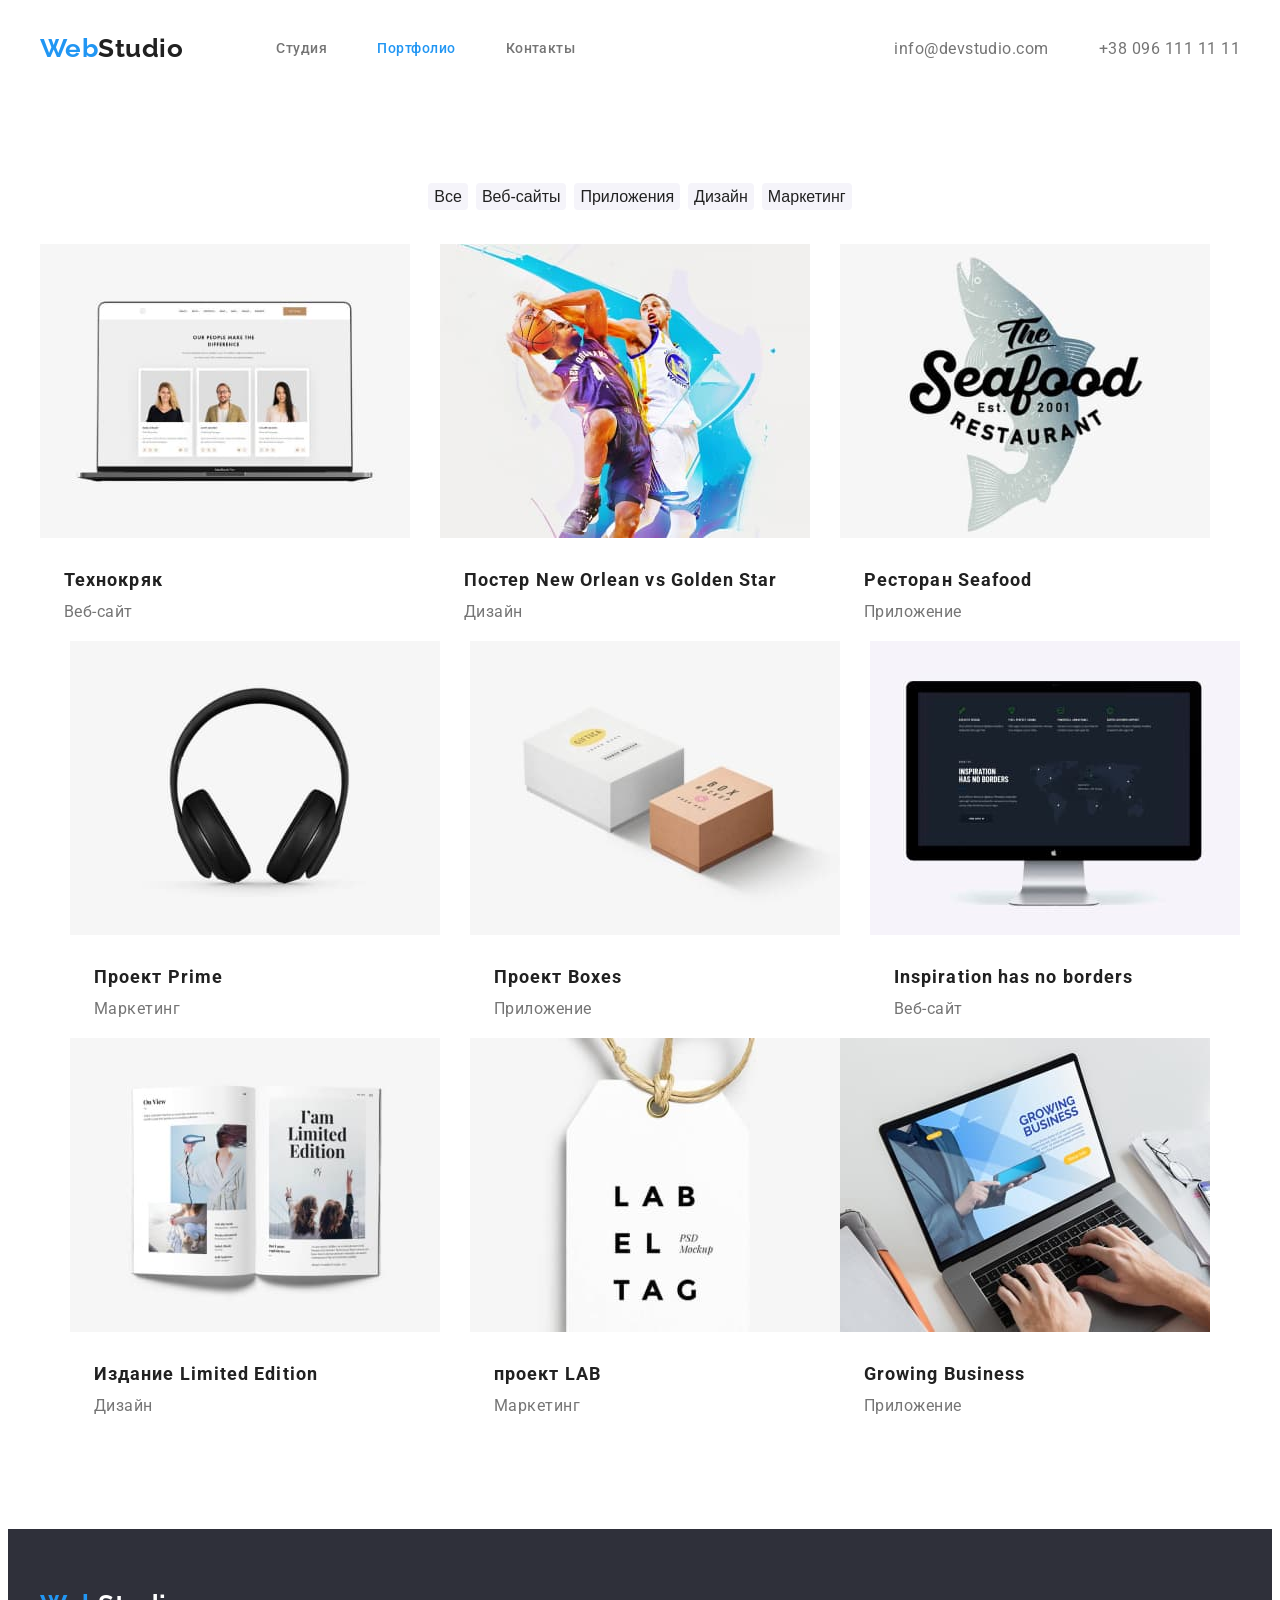
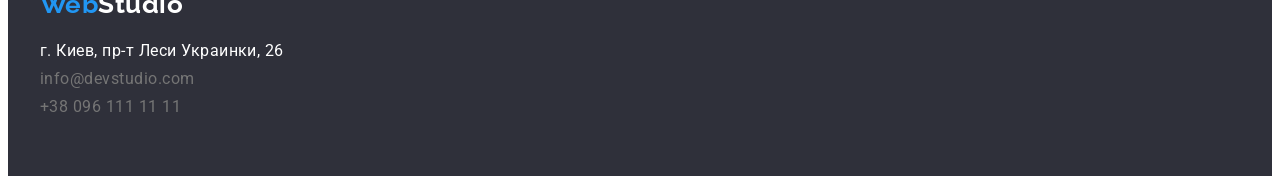
==== portfolio.html @ b9e48a32 "flexbox" ====
<!DOCTYPE html>
<html lang="en">
  <head>
    <meta charset="UTF-8" />
    <meta http-equiv="X-UA-Compatible" content="IE=edge" />
    <meta name="viewport" content="width=device-width, initial-scale=1.0" />
    <title>Document</title>
    <link
      href="https://fonts.googleapis.com/css2?family=Raleway:wght@700;900&family=Roboto:wght@400;500;700&display=swap"
      rel="stylesheet"
    />
    <link rel="stylesheet" href="./css/styles.css" />
  </head>
  <body>
    <!--Portfolio-->
    <header class="header">
      <div class="container">
        <nav class="navigation">
          <a href="" class="logo">Web<span class="header-accent">Studio</span></a>

          <ul class="site-nav">
            <li class="item"><a href="/index.html" class="link">Студия</a></li>
            <li class="item"><a href="./portfolio.html" class="link curren">Портфолио</a></li>
            <li class="item"><a href="" class="link">Контакты</a></li>
          </ul>
        </nav>
        <ul class="contact">
          <li class="item"><a href="" class="link">info@devstudio.com</a></li>
          <li class="item"><a href="" class="link">+38 096 111 11 11</a></li>
        </ul>
      </div>
    </header>
    <main>
      <section class="portfolio section">
        <div class="container">
        <ul class="content">
          <li class="item">
            <button type="button" class="button">Все</button>
          </li>
          <li class="item">
            <button type="button" class="button">Веб-сайты</button>
          </li>
          <li class="item">
            <button type="button" class="button">Приложения</button>
          </li>
          <li class="item">
            <button type="button" class="button">Дизайн</button>
          </li>
          <li class="item">
            <button type="button" class="button">Маркетинг</button>
          </li>
        </ul>
        <ul class="card">
          <li class="item">
            <a href="" class="foto">
              <img src="./img/tehnocryac.jpg" alt="tehnocryac" width="370" />
              <div class="thumb">
                <h3 class="post">Технокряк</h3>
                <p class="text">Веб-сайт</p>
              </div>
            </a>
          </li>
          <li class="item">
            <a href="" class="foto">
              <img src="./img/neworlean.jpg" alt=" poster" width="370" />
              <div class="thumb">
                <h3 class="post">Постер New Orlean vs Golden Star</h3>
                <p class="text">Дизайн</p>
              </div>
            </a>
          </li>
          <li class="item">
            <a href="" class="foto">
              <img src="./img/seafood.jpg" alt="restoran" width="370" />
              <div class="thumb">
                <h3 class="post">Ресторан Seafood</h3>
                <p class="text">Приложение</p>
              </div>
            </a>
          </li>
          <li class="item">
            <a href="" class="foto">
              <img src="./img/prime.jpg" alt="prime" width="370" />
              <div class="thumb">
                <h3 class="post">Проект Prime</h3>
                <p class="text">Маркетинг</p>
              </div>
            </a>
          </li>
          <li class="item">
            <a href="" class="foto">
              <img src="./img/boxes.jpg" alt="boxes" width="370" />
              <div class="thumb">
                <h3 class="post">Проект Boxes</h3>
                <p class="text">Приложение</p>
              </div>
            </a>
          </li>
          <li class="item">
            <a href="" class="foto">
              <img src="./img/borders.jpg" alt="borders" width="370" />
              <div class="thumb">
                <h3 class="post">Inspiration has no borders</h3>
                <p class="text">Веб-сайт</p>
              </div>
            </a>
          </li>
          <li class="item">
            <a href="" class="foto">
              <img src="./img/limited.jpg" alt="limited" width="370" />
              <div class="thumb">
                <h3 class="post">Издание Limited Edition</h3>
                <p class="text">Дизайн</p>
              </div>
            </a>
          </li>
          <li class="item">
            <a href="" class="foto">
              <img src="./img/lab.jpg" alt="lab" width="370" />
              <div class="thumb">
                <h3 class="post">проект LAB</h3>
                <p class="text">Маркетинг</p>
              </div>
            </a>
          </li>

          <li>
            <a href="" class="foto">
              <img src="./img/business.jpg" alt="business" width="370" />
              <div class="thumb">
                <h3 class="post">Growing Business</h3>
                <p class="text">Приложение</p>
              </div>
            </a>
          </li>
        </ul>
      </section>
      </div>
    </main>
    <footer class="section-footer">
      <div class="container">
        <a href="" class="logo">Web<span class="footer-accent">Studio</span> </a>
        <adress>
          <p class="city">г. Киев, пр-т Леси Украинки, 26</p>
          <ul class="contact-fut">
            <li class="link"><a href="" class="link footer">info@devstudio.com</a></li>
            <li><a href="" class="link">+38 096 111 11 11</a></li>
          </ul>
        </adress>
      </div>
    </footer>
  </body>
</html>
---- css/styles.css ----
/* цвет основного текста #757575 */
/* вторичный цвет текста #212121 */
/* белый #ffffff */
/* акцент #2196F3 */
/* основной цвет фона #E5E5E5 */
/* вторичный цвет фона #2F303A */
/* root - это кастомные свойства или css переменные
которые позволяют менять вна странице цвета и так далее */
:root {
  --primary-text-color: #757575;
  --title-text-color: #212121;
  --accent-color: #2196f3;
  --background-color: #ffffff;
  --primary-color: #2f303a;
  --section-teame: #e5e5e5;
}

body {
  background-color: var(--background-color);
  color: var(--primary-text-color);
  font-family: Roboto, sans-serif;
  font-style: normal;

  font-weight: normal;
  letter-spacing: 0.03em;
  /* margin: 0; */
}

ul {
  margin: 0;
  list-style: none;
  padding: 0;
}
li {
  margin: 0;
  padding: 0;
}

a {
  text-decoration: none;
}

h1,
h2,
h3,
p,
ul {
  margin: 0;
}

.img,
.svg {
  display: block;
}

.container {
  width: 1200px;
  margin-left: auto;
  margin-right: auto;
  padding-left: 15px;
  padding-right: 15px;
}

.section,
.section-team {
  padding-top: 94px;
  padding-bottom: 94px;
}

.section-team {
  background-color: var(--section-teame);
}
.section-footer {
  padding-top: 60px;
  padding-bottom: 60px;
  background-color: var(--primary-color);
}

.logo {
  color: var(--accent-color);
  font-family: Raleway, sans-serif;
  font-weight: 700;
  font-size: 26px;
  line-height: 1.2;
}

.logo .header-accent {
  color: var(--title-text-color);
}

.section-footer,
.logo .footer-accent {
  color: var(--background-color);
}

.button {
  background-color: #f5f4fa;
  color: var(--title-text-color);
  cursor: pointer;
  font-weight: 500;
  font-size: 16px;
  line-height: 1.6;
  border: none;
  border-radius: 4px;
}

.button:hover,
.button:focus {
  background-color: var(--accent-color);
  color: var(--background-color);
}

.section-title,
.title {
  color: var(--title-text-color);
  font-weight: 700;
  font-size: 36px;
  line-height: 1.16;
  text-align: center;

  margin-bottom: 50px;
}

/* header */

/* NAVIGATION */
.navigation,
.contact .item {
  display: flex;
  align-items: center;
}
.site-nav {
  display: flex;
}

.navigation .logo {
  margin-right: 93px;
}

.site-nav .item:last-child {
  margin-right: 0;
}

.site-nav .item {
  display: block;
  padding-top: 32px;
  padding-bottom: 32px;

  color: var(--title-text-color);

  font-weight: 500;
  font-size: 14px;
  line-height: 1.2;
}

.site-nav .item + .item {
  margin-left: 50px;
}

.header .contact:hover,
.header .contact:focus {
  color: var(--accent-color);
}

.contact .item + .item {
  margin-left: 50px;
}
/* если прописатьпросто list и вставлять его в те места где нужно убрать точки */

.site-nav .link:hover,
.site-nav .link:focus {
  color: var(--accent-color);
}
.site-nav .link.curren {
  color: var(--accent-color);
}

/* adress footer vs header */

.link {
  color: var(--primary-text-color);
}

.contact .link:hover,
.contact .link:focus {
  color: var(--accent-color);
}

.contact {
  display: flex;
  margin-left: auto;
}

.header .container {
  display: flex;
}
.contact-header .item + .item {
  margin-left: 50px;
}

/* секция hero */
.hero {
  background-color: var(--primary-color);
  padding-bottom: 195px;
  padding-top: 195px;
}

.hero .container {
  display: flex;
  flex-direction: column;
  align-items: center;
}

.hero-title {
  color: var(--background-color);
  font-weight: 900;
  font-size: 44px;
  line-height: 1.36;
  text-align: center;
  letter-spacing: 0.06em;
}

.pramary {
  cursor: pointer;
  background-color: var(--accent-color);
  color: var(--background-color);
  font-weight: 700;
  font-size: 16px;
  line-height: 1.2;

  padding: 10px 32px;
  width: 200px;
  border-radius: 4px;
  margin-top: 38px;
}

/*feature*/

.feature-list {
  display: flex;
}

.feature-list .item + .item {
  margin-left: 30px;
}

.feature-list .title {
  font-weight: 700;
  font-size: 14px;
  line-height: 1.14;
  text-transform: uppercase;

  margin-bottom: 13px;
  text-align: start;
}

.feature-list .text {
  font-size: 14px;
  line-height: 1.71;
  font-weight: 400;
}
/* section jobs */

.section-image {
  padding-top: 0px;
  padding-bottom: 94px;
}

.jobs-image {
  display: flex;
}

.jobs-image .item + .item {
  margin-left: 30px;
}

/* team */
.team {
  display: flex;
}

.team .title + .title {
  margin-left: 30px;
}

.com,
.com-title {
  font-size: 16px;
  line-height: 1.18;
  text-align: center;
}

.com {
  color: var(--title-text-color);
  font-weight: 500;
  margin-bottom: 10px;
  padding-top: 30px;
}

.com-title {
  margin-bottom: 30px;
}

/* FOOTER */

.contact-fut .link:hover,
.contact-fut .link:focus {
  color: var(--accent-color);
}

.city {
  color: var(--background-color);
  margin-top: 20px;
  margin-bottom: 9px;
}

.link-footer {
  color: var(--primary-text-color);
}

.contact-fut .link {
  margin-bottom: 9px;
}
/*  ПОРТФОЛИО */
.text {
  color: var(--primary-text-color);
}

.content {
  display: flex;
}
.content {
  margin-bottom: 34px;
  justify-content: center;
}

.content .item + .item {
  margin-left: 8px;
}

.card {
  display: flex;
  flex-wrap: wrap;
}

.card .item + .item {
  margin-left: 30px;
}

.foto .post {
  color: var(--title-text-color);
  font-weight: 700;
  font-size: 18px;
  line-height: 2;
  letter-spacing: 0.06em;
  margin-bottom: 4px;
}

.thumb {
  padding: 20px 24px;
}

.post .text {
  font-size: 16px;
  line-height: 1.87;
}
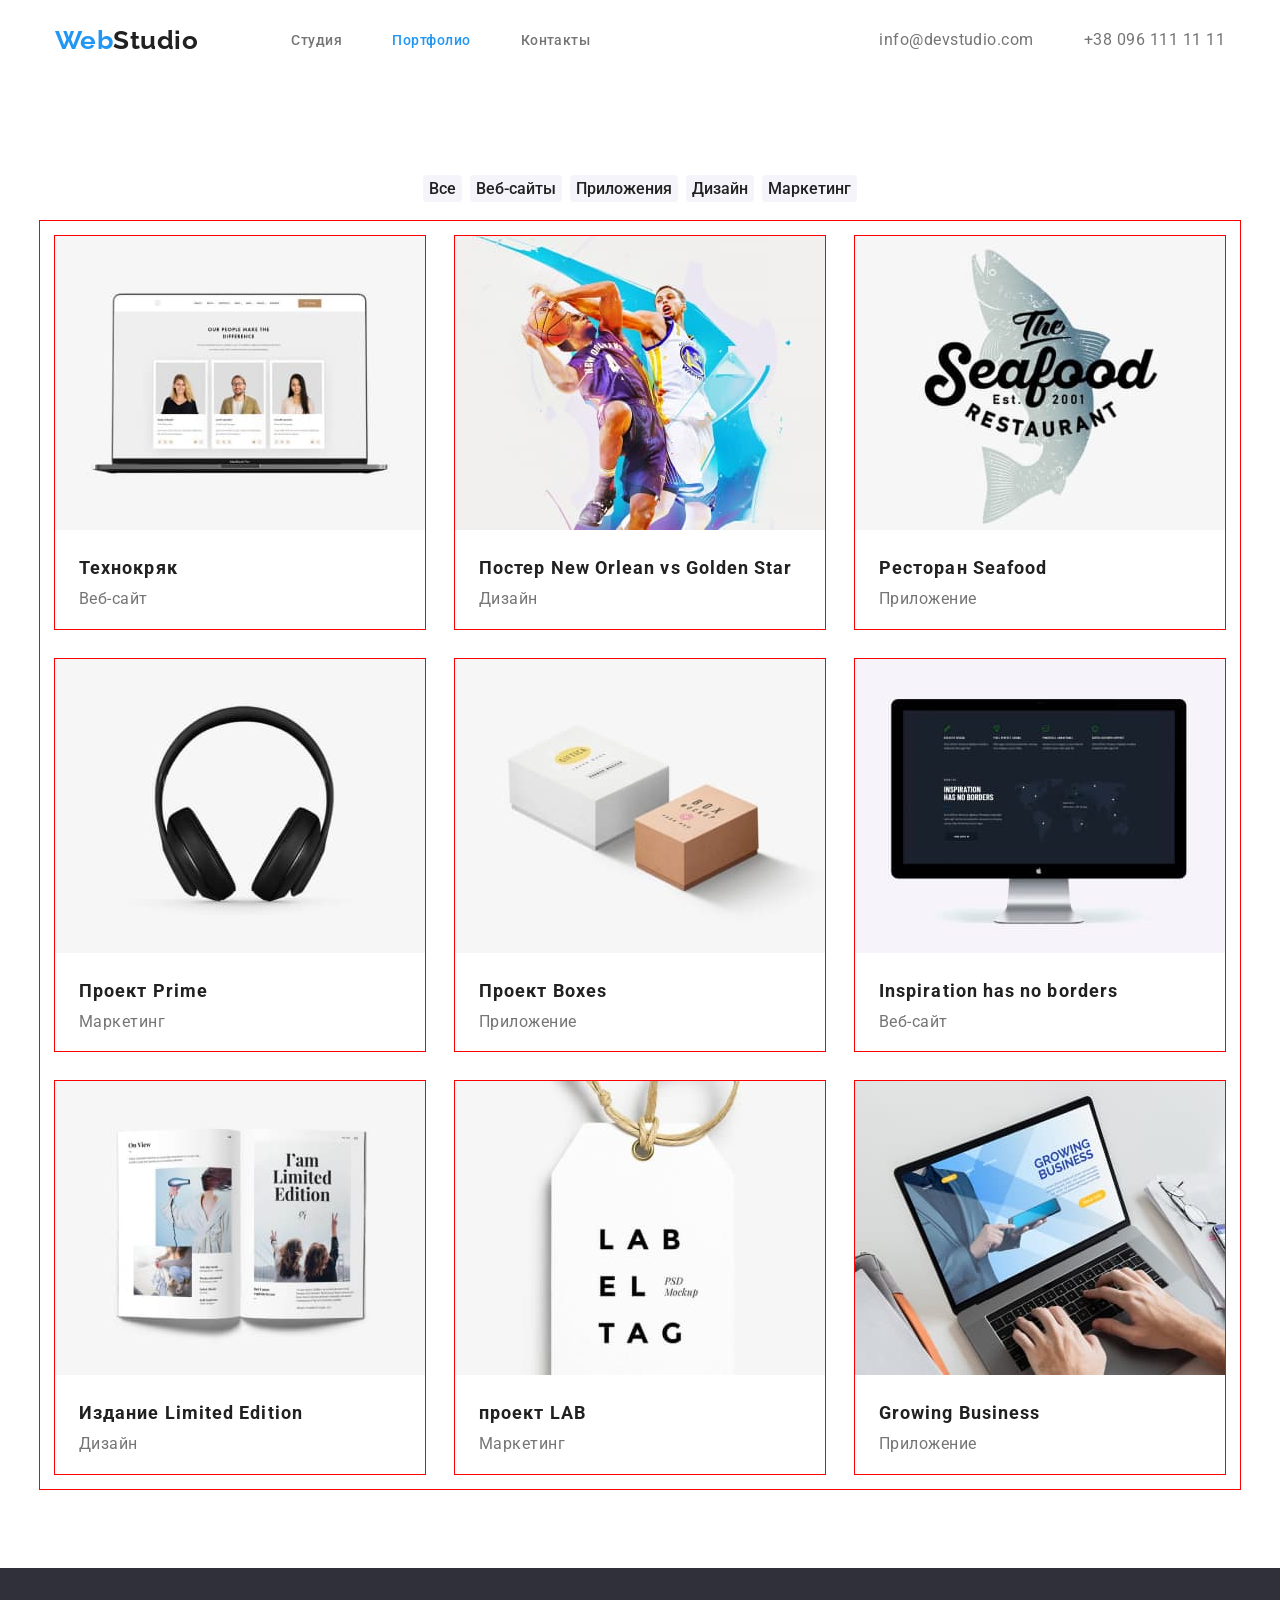
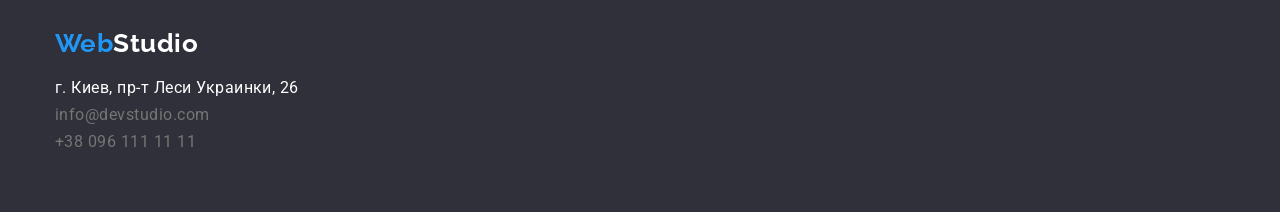
==== commit 0eaca7d2: "flex new" ====
--- a/portfolio.html
+++ b/portfolio.html
@@ -9,6 +9,12 @@
       href="https://fonts.googleapis.com/css2?family=Raleway:wght@700;900&family=Roboto:wght@400;500;700&display=swap"
       rel="stylesheet"
     />
+
+    <link
+      rel="stylesheet"
+      href="https://cdnjs.cloudflare.com/ajax/libs/modern-normalize/1.1.0/modern-normalize.min.css"
+    />
+
     <link rel="stylesheet" href="./css/styles.css" />
   </head>
   <body>
@@ -33,109 +39,109 @@
     <main>
       <section class="portfolio section">
         <div class="container">
-        <ul class="content">
-          <li class="item">
-            <button type="button" class="button">Все</button>
-          </li>
-          <li class="item">
-            <button type="button" class="button">Веб-сайты</button>
-          </li>
-          <li class="item">
-            <button type="button" class="button">Приложения</button>
-          </li>
-          <li class="item">
-            <button type="button" class="button">Дизайн</button>
-          </li>
-          <li class="item">
-            <button type="button" class="button">Маркетинг</button>
-          </li>
-        </ul>
-        <ul class="card">
-          <li class="item">
-            <a href="" class="foto">
-              <img src="./img/tehnocryac.jpg" alt="tehnocryac" width="370" />
-              <div class="thumb">
-                <h3 class="post">Технокряк</h3>
-                <p class="text">Веб-сайт</p>
-              </div>
-            </a>
-          </li>
-          <li class="item">
-            <a href="" class="foto">
-              <img src="./img/neworlean.jpg" alt=" poster" width="370" />
-              <div class="thumb">
-                <h3 class="post">Постер New Orlean vs Golden Star</h3>
-                <p class="text">Дизайн</p>
-              </div>
-            </a>
-          </li>
-          <li class="item">
-            <a href="" class="foto">
-              <img src="./img/seafood.jpg" alt="restoran" width="370" />
-              <div class="thumb">
-                <h3 class="post">Ресторан Seafood</h3>
-                <p class="text">Приложение</p>
-              </div>
-            </a>
-          </li>
-          <li class="item">
-            <a href="" class="foto">
-              <img src="./img/prime.jpg" alt="prime" width="370" />
-              <div class="thumb">
-                <h3 class="post">Проект Prime</h3>
-                <p class="text">Маркетинг</p>
-              </div>
-            </a>
-          </li>
-          <li class="item">
-            <a href="" class="foto">
-              <img src="./img/boxes.jpg" alt="boxes" width="370" />
-              <div class="thumb">
-                <h3 class="post">Проект Boxes</h3>
-                <p class="text">Приложение</p>
-              </div>
-            </a>
-          </li>
-          <li class="item">
-            <a href="" class="foto">
-              <img src="./img/borders.jpg" alt="borders" width="370" />
-              <div class="thumb">
-                <h3 class="post">Inspiration has no borders</h3>
-                <p class="text">Веб-сайт</p>
-              </div>
-            </a>
-          </li>
-          <li class="item">
-            <a href="" class="foto">
-              <img src="./img/limited.jpg" alt="limited" width="370" />
-              <div class="thumb">
-                <h3 class="post">Издание Limited Edition</h3>
-                <p class="text">Дизайн</p>
-              </div>
-            </a>
-          </li>
-          <li class="item">
-            <a href="" class="foto">
-              <img src="./img/lab.jpg" alt="lab" width="370" />
-              <div class="thumb">
-                <h3 class="post">проект LAB</h3>
-                <p class="text">Маркетинг</p>
-              </div>
-            </a>
-          </li>
+          <ul class="content">
+            <li class="item">
+              <button type="button" class="button">Все</button>
+            </li>
+            <li class="item">
+              <button type="button" class="button">Веб-сайты</button>
+            </li>
+            <li class="item">
+              <button type="button" class="button">Приложения</button>
+            </li>
+            <li class="item">
+              <button type="button" class="button">Дизайн</button>
+            </li>
+            <li class="item">
+              <button type="button" class="button">Маркетинг</button>
+            </li>
+          </ul>
+          <ul class="card">
+            <li class="item">
+              <a href="" class="foto">
+                <img src="./img/tehnocryac.jpg" alt="tehnocryac" width="370" />
+                <div class="thumb">
+                  <h3 class="post">Технокряк</h3>
+                  <p class="text">Веб-сайт</p>
+                </div>
+              </a>
+            </li>
+            <li class="item">
+              <a href="" class="foto">
+                <img src="./img/neworlean.jpg" alt=" poster" width="370" />
+                <div class="thumb">
+                  <h3 class="post">Постер New Orlean vs Golden Star</h3>
+                  <p class="text">Дизайн</p>
+                </div>
+              </a>
+            </li>
+            <li class="item">
+              <a href="" class="foto">
+                <img src="./img/seafood.jpg" alt="restoran" width="370" />
+                <div class="thumb">
+                  <h3 class="post">Ресторан Seafood</h3>
+                  <p class="text">Приложение</p>
+                </div>
+              </a>
+            </li>
+            <li class="item">
+              <a href="" class="foto">
+                <img src="./img/prime.jpg" alt="prime" width="370" />
+                <div class="thumb">
+                  <h3 class="post">Проект Prime</h3>
+                  <p class="text">Маркетинг</p>
+                </div>
+              </a>
+            </li>
+            <li class="item">
+              <a href="" class="foto">
+                <img src="./img/boxes.jpg" alt="boxes" width="370" />
+                <div class="thumb">
+                  <h3 class="post">Проект Boxes</h3>
+                  <p class="text">Приложение</p>
+                </div>
+              </a>
+            </li>
+            <li class="item">
+              <a href="" class="foto">
+                <img src="./img/borders.jpg" alt="borders" width="370" />
+                <div class="thumb">
+                  <h3 class="post">Inspiration has no borders</h3>
+                  <p class="text">Веб-сайт</p>
+                </div>
+              </a>
+            </li>
+            <li class="item">
+              <a href="" class="foto">
+                <img src="./img/limited.jpg" alt="limited" width="370" />
+                <div class="thumb">
+                  <h3 class="post">Издание Limited Edition</h3>
+                  <p class="text">Дизайн</p>
+                </div>
+              </a>
+            </li>
+            <li class="item">
+              <a href="" class="foto">
+                <img src="./img/lab.jpg" alt="lab" width="370" />
+                <div class="thumb">
+                  <h3 class="post">проект LAB</h3>
+                  <p class="text">Маркетинг</p>
+                </div>
+              </a>
+            </li>
 
-          <li>
-            <a href="" class="foto">
-              <img src="./img/business.jpg" alt="business" width="370" />
-              <div class="thumb">
-                <h3 class="post">Growing Business</h3>
-                <p class="text">Приложение</p>
-              </div>
-            </a>
-          </li>
-        </ul>
+            <li class="item">
+              <a href="" class="foto">
+                <img src="./img/business.jpg" alt="business" width="370" />
+                <div class="thumb">
+                  <h3 class="post">Growing Business</h3>
+                  <p class="text">Приложение</p>
+                </div>
+              </a>
+            </li>
+          </ul>
+        </div>
       </section>
-      </div>
     </main>
     <footer class="section-footer">
       <div class="container">
--- a/css/styles.css
+++ b/css/styles.css
@@ -48,9 +48,11 @@
   margin: 0;
 }
 
-.img,
-.svg {
+img,
+svg {
   display: block;
+  max-width: 100%;
+  height: auto;
 }
 
 .container {
@@ -238,10 +240,14 @@
 
 .feature-list {
   display: flex;
-}
-
-.feature-list .item + .item {
+  margin: -15px;
+}
+
+.feature-list .item {
   margin-left: 30px;
+  outline: 1px solid red;
+  flex-basis: calc(100% / 4 -30px);
+  margin: 15px;
 }
 
 .feature-list .title {
@@ -274,6 +280,9 @@
   margin-left: 30px;
 }
 
+.section-imege {
+  padding-bottom: 94px;
+}
 /* team */
 .team {
   display: flex;
@@ -341,10 +350,14 @@
 .card {
   display: flex;
   flex-wrap: wrap;
-}
-
-.card .item + .item {
-  margin-left: 30px;
+  outline: 1px solid red;
+  margin: -15px;
+}
+
+.card .item {
+  outline: 1px solid red;
+  flex-basis: calc(100% / 3 - 30px);
+  margin: 15px;
 }
 
 .foto .post {
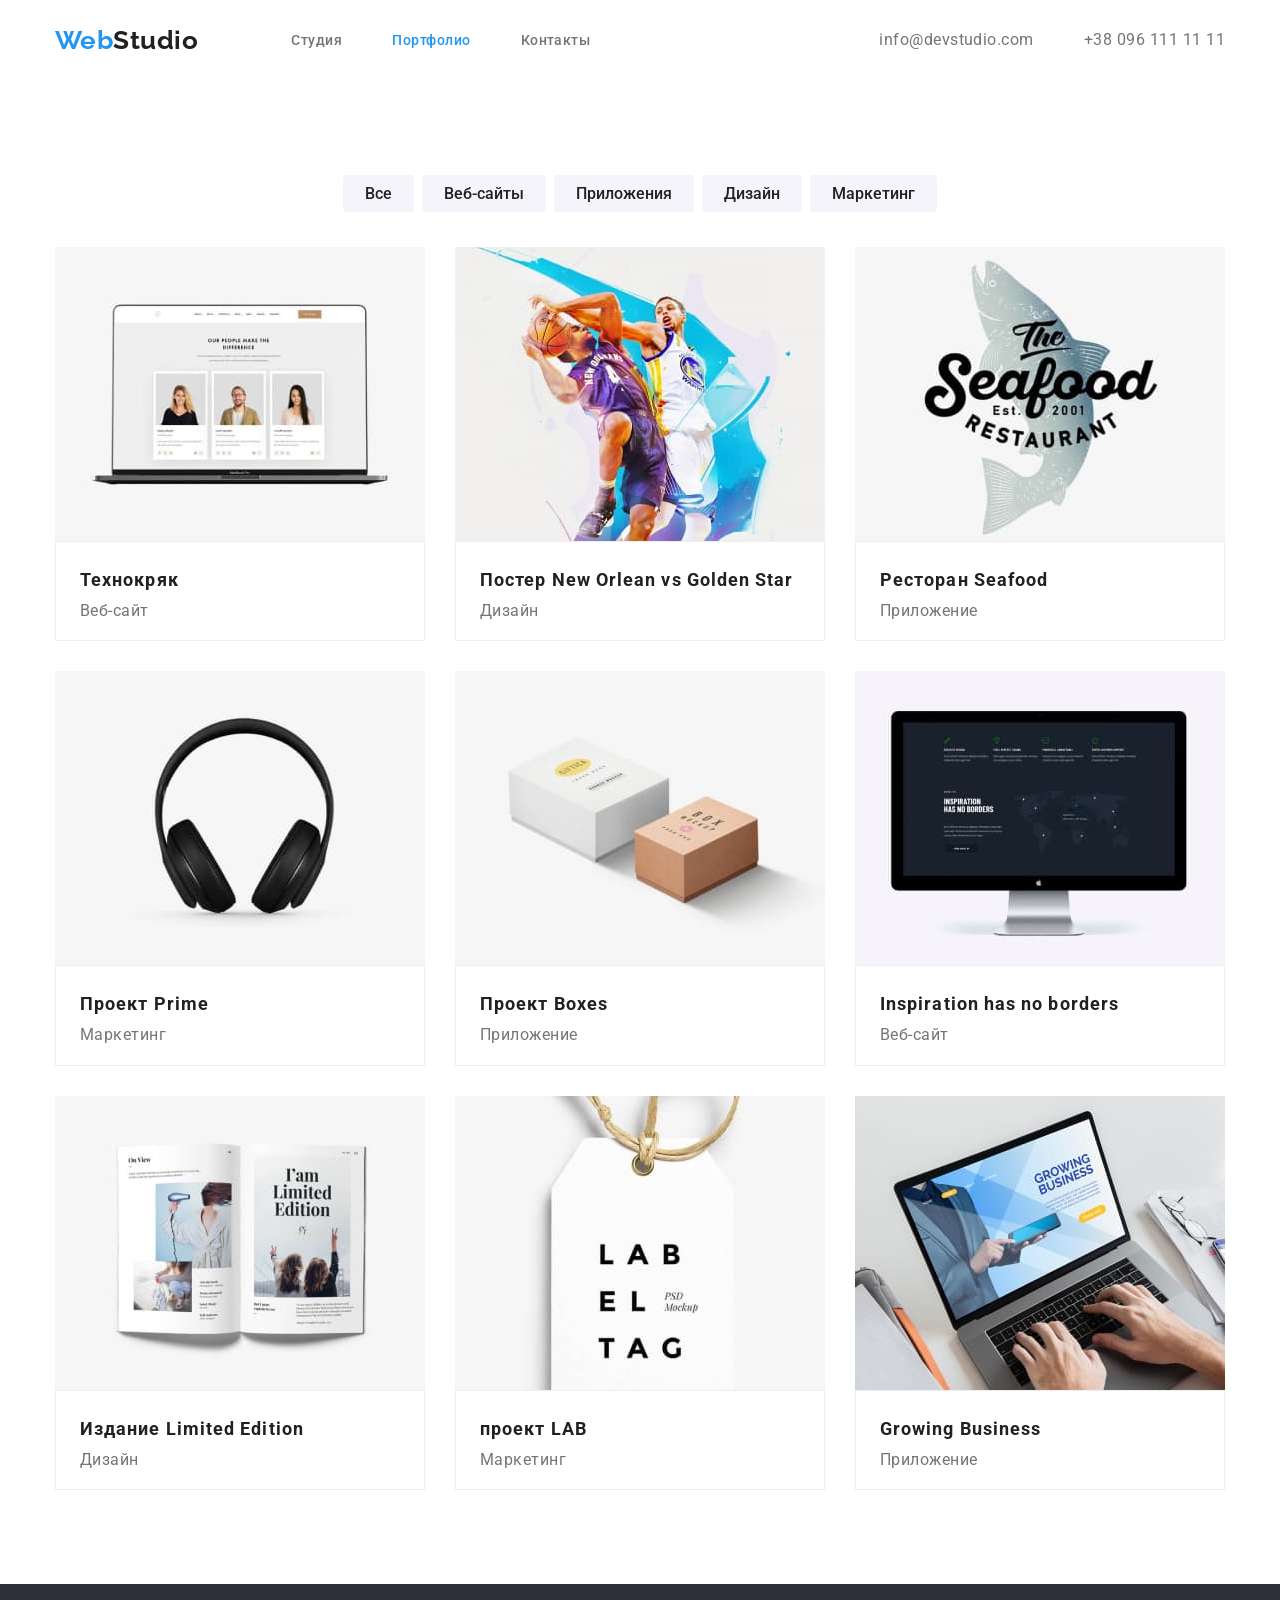
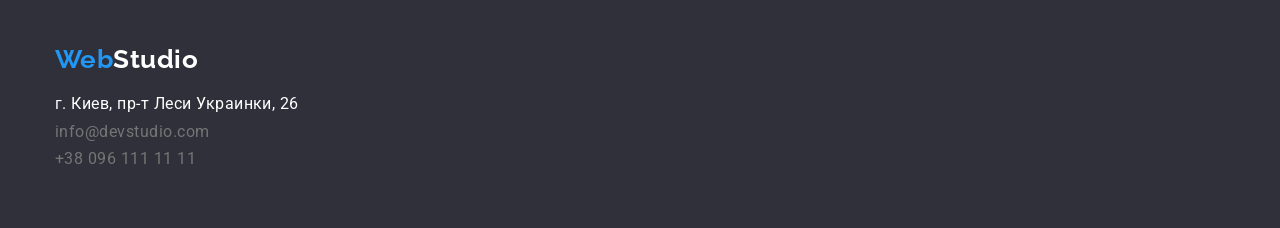
==== commit 24d39e22: "flex end model" ====
--- a/portfolio.html
+++ b/portfolio.html
@@ -40,8 +40,10 @@
       <section class="portfolio section">
         <div class="container">
           <ul class="content">
+            <div class="navi-button">
             <li class="item">
               <button type="button" class="button">Все</button>
+              </div>
             </li>
             <li class="item">
               <button type="button" class="button">Веб-сайты</button>
--- a/css/styles.css
+++ b/css/styles.css
@@ -18,13 +18,21 @@
 body {
   background-color: var(--background-color);
   color: var(--primary-text-color);
+
   font-family: Roboto, sans-serif;
   font-style: normal;
-
   font-weight: normal;
   letter-spacing: 0.03em;
   /* margin: 0; */
 }
+
+*,
+*::before,
+*::after {
+  box-sizing: border-box;
+}
+
+/* Решта коду */
 
 ul {
   margin: 0;
@@ -57,6 +65,7 @@
 
 .container {
   width: 1200px;
+
   margin-left: auto;
   margin-right: auto;
   padding-left: 15px;
@@ -73,13 +82,15 @@
   background-color: var(--section-teame);
 }
 .section-footer {
+  background-color: var(--primary-color);
+
   padding-top: 60px;
   padding-bottom: 60px;
-  background-color: var(--primary-color);
 }
 
 .logo {
   color: var(--accent-color);
+
   font-family: Raleway, sans-serif;
   font-weight: 700;
   font-size: 26px;
@@ -97,11 +108,16 @@
 
 .button {
   background-color: #f5f4fa;
+
+  padding: 6px 22px;
+
   color: var(--title-text-color);
   cursor: pointer;
+
   font-weight: 500;
   font-size: 16px;
   line-height: 1.6;
+
   border: none;
   border-radius: 4px;
 }
@@ -112,12 +128,19 @@
   color: var(--background-color);
 }
 
+.navi-button {
+  height: 38px;
+  margin-right: 8px;
+}
+
 .section-title,
 .title {
   color: var(--title-text-color);
+
   font-weight: 700;
   font-size: 36px;
   line-height: 1.16;
+
   text-align: center;
 
   margin-bottom: 50px;
@@ -129,6 +152,7 @@
 .navigation,
 .contact .item {
   display: flex;
+
   align-items: center;
 }
 .site-nav {
@@ -190,6 +214,7 @@
 
 .contact {
   display: flex;
+
   margin-left: auto;
 }
 
@@ -203,6 +228,7 @@
 /* секция hero */
 .hero {
   background-color: var(--primary-color);
+
   padding-bottom: 195px;
   padding-top: 195px;
 }
@@ -210,15 +236,18 @@
 .hero .container {
   display: flex;
   flex-direction: column;
+
   align-items: center;
 }
 
 .hero-title {
   color: var(--background-color);
+
   font-weight: 900;
   font-size: 44px;
   line-height: 1.36;
   text-align: center;
+
   letter-spacing: 0.06em;
 }
 
@@ -240,14 +269,15 @@
 
 .feature-list {
   display: flex;
+
   margin: -15px;
 }
 
 .feature-list .item {
-  margin-left: 30px;
-  outline: 1px solid red;
-  flex-basis: calc(100% / 4 -30px);
   margin: 15px;
+
+  /* outline: 1px solid red; */
+  flex-basis: calc(100% / 4 - 30px);
 }
 
 .feature-list .title {
@@ -257,6 +287,7 @@
   text-transform: uppercase;
 
   margin-bottom: 13px;
+
   text-align: start;
 }
 
@@ -286,10 +317,14 @@
 /* team */
 .team {
   display: flex;
-}
-
-.team .title + .title {
-  margin-left: 30px;
+
+  margin: -15px;
+}
+
+.team .title {
+  margin: 15px;
+
+  flex-basis: calc(100% / 4 - 30px);
 }
 
 .com,
@@ -299,15 +334,35 @@
   text-align: center;
 }
 
-.com {
-  color: var(--title-text-color);
+.card-team .com {
+  color: var(--title-text-color);
+
   font-weight: 500;
+
   margin-bottom: 10px;
+}
+
+.card-team {
+  background-color: var(--background-color);
+
   padding-top: 30px;
-}
-
-.com-title {
-  margin-bottom: 30px;
+  padding-bottom: 30px;
+
+  box-shadow: 0px 1px 3px rgba(0, 0, 0, 0.12), 0px 1px 1px rgba(0, 0, 0, 0.14),
+    0px 2px 1px rgba(0, 0, 0, 0.2);
+  border-radius: 0px 0px 4px 4px;
+}
+
+/* outline: 1px solid red; */
+
+.card-team .com-title {
+  color: var(--primary-text-color);
+
+  font-weight: normal;
+  font-family: Roboto;
+  font-size: 16px;
+  line-height: 1.18;
+  /* outline: 1px solid red; */
 }
 
 /* FOOTER */
@@ -319,6 +374,7 @@
 
 .city {
   color: var(--background-color);
+
   margin-top: 20px;
   margin-bottom: 9px;
 }
@@ -340,6 +396,7 @@
 }
 .content {
   margin-bottom: 34px;
+
   justify-content: center;
 }
 
@@ -350,27 +407,31 @@
 .card {
   display: flex;
   flex-wrap: wrap;
-  outline: 1px solid red;
+
+  /* outline: 1px solid red; */
   margin: -15px;
 }
 
 .card .item {
-  outline: 1px solid red;
+  /* outline: 1px solid red; */
   flex-basis: calc(100% / 3 - 30px);
   margin: 15px;
 }
 
 .foto .post {
   color: var(--title-text-color);
+
   font-weight: 700;
   font-size: 18px;
   line-height: 2;
   letter-spacing: 0.06em;
+
   margin-bottom: 4px;
 }
 
 .thumb {
   padding: 20px 24px;
+  border: 1px solid #eeeeee;
 }
 
 .post .text {
